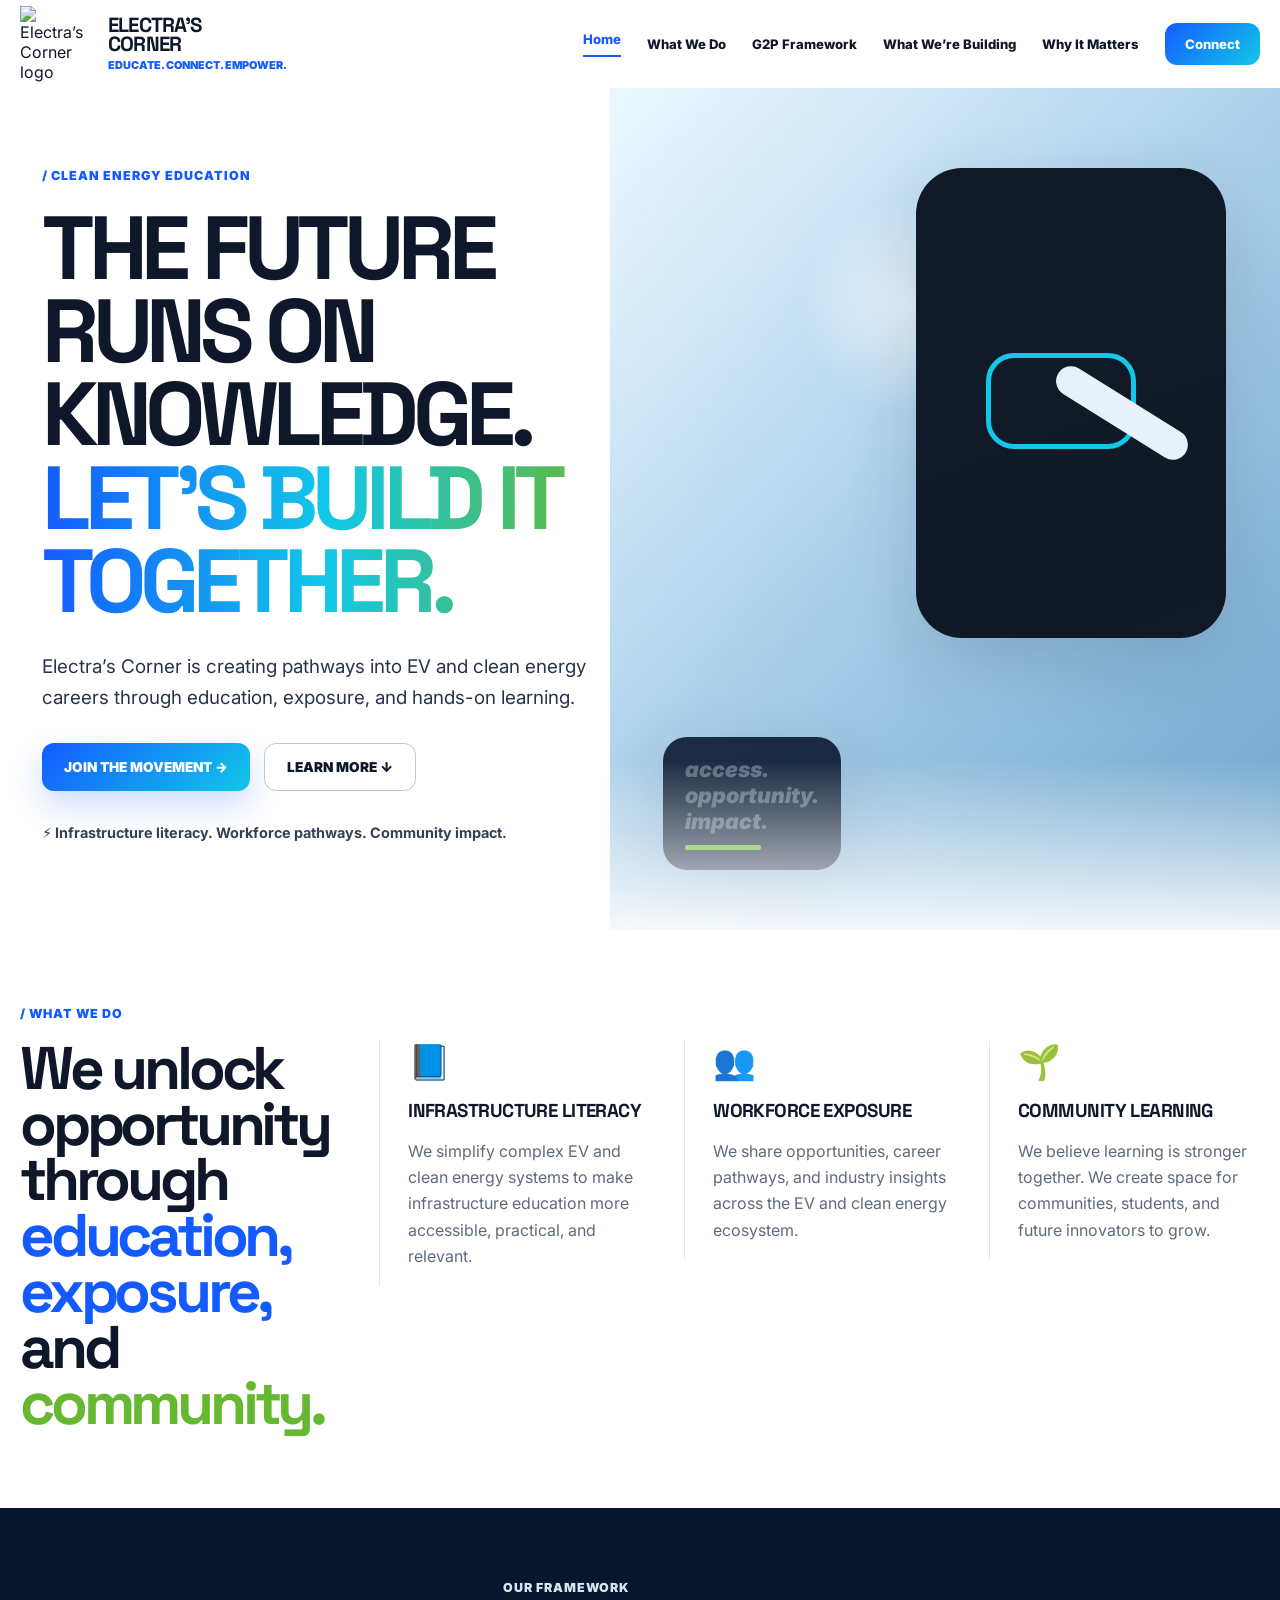
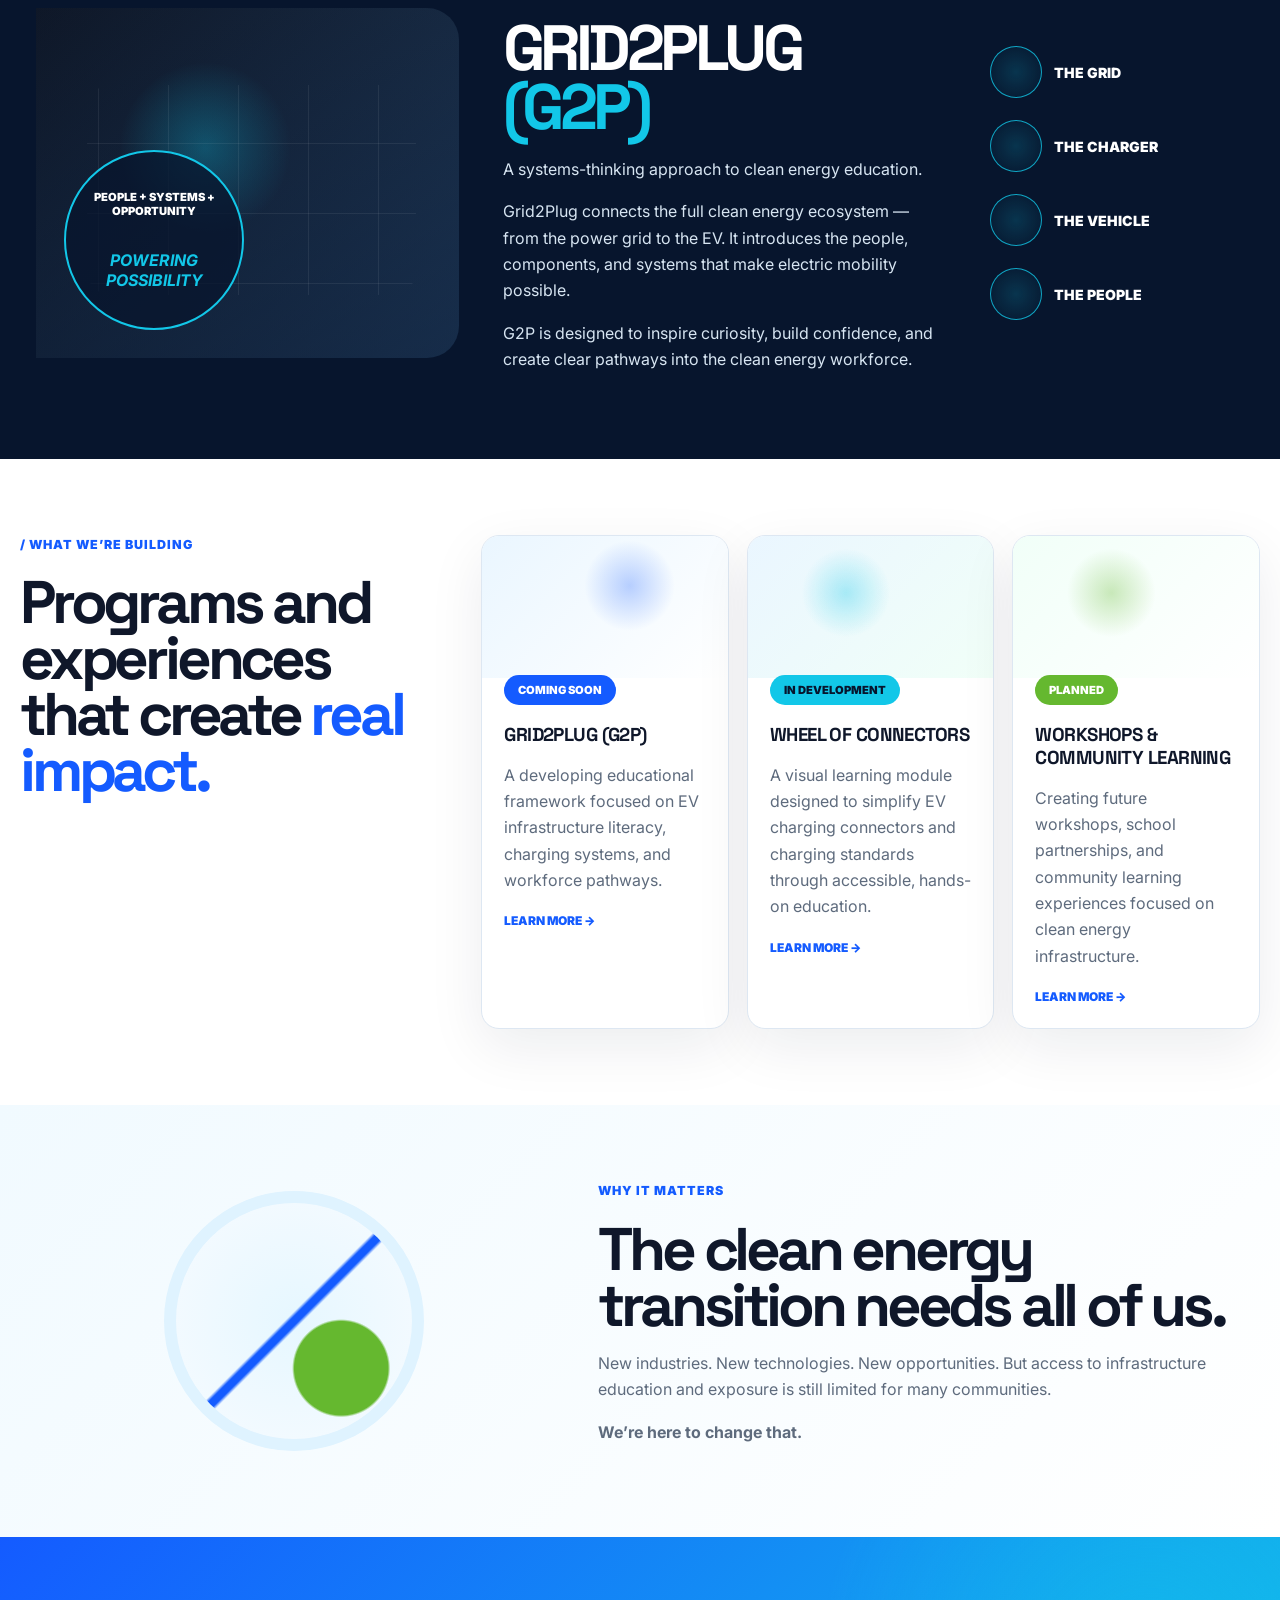
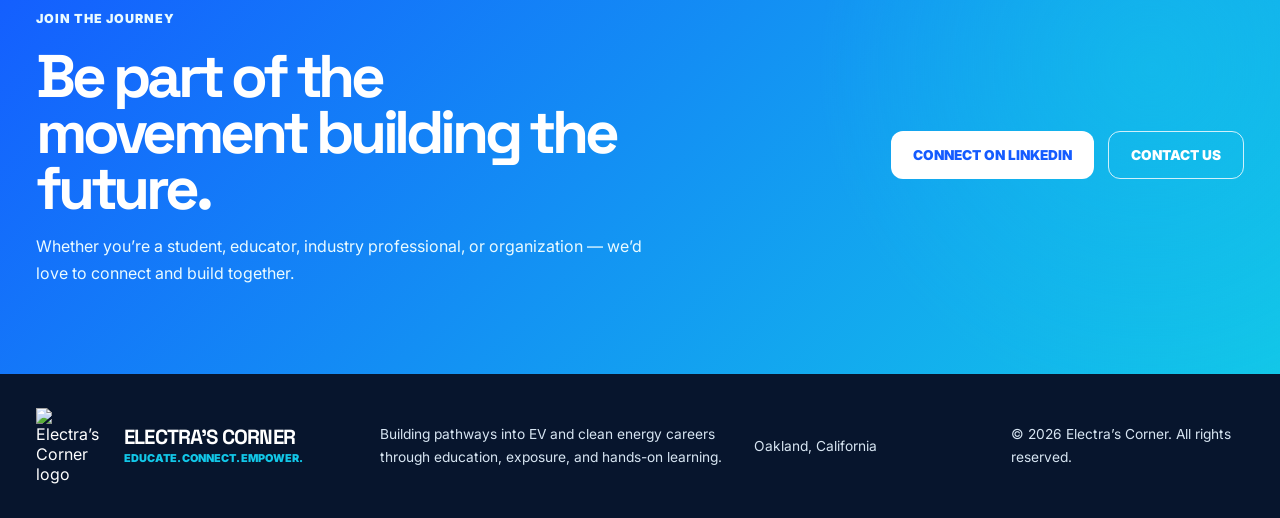
==== index.html @ 250e1bcb "Uploaded EC website assets" ====
<!DOCTYPE html>
<html lang="en">
<head>
  <meta charset="UTF-8" />
  <meta name="viewport" content="width=device-width, initial-scale=1.0" />
  <title>Electra’s Corner | Clean Energy Education</title>
  <meta name="description" content="Electra’s Corner is creating pathways into EV and clean energy careers through education, exposure, and hands-on learning." />
  <link rel="preconnect" href="https://fonts.googleapis.com">
  <link rel="preconnect" href="https://fonts.gstatic.com" crossorigin>
  <link href="https://fonts.googleapis.com/css2?family=Inter:wght@400;500;600;700;800;900&family=Space+Grotesk:wght@600;700&display=swap" rel="stylesheet">
  <link rel="stylesheet" href="styles.css" />
</head>
<body>
  <header class="header">
    <a class="logo-wrap" href="#">
      <img src="assets/ec-logo.png" alt="Electra’s Corner logo" class="logo" />
      <div>
        <strong>Electra’s<br/>Corner</strong>
        <span>Educate. Connect. Empower.</span>
      </div>
    </a>

    <nav class="nav">
      <a href="#home">Home</a>
      <a href="#what">What We Do</a>
      <a href="#g2p">G2P Framework</a>
      <a href="#building">What We’re Building</a>
      <a href="#why">Why It Matters</a>
      <a class="nav-btn" href="#connect">Connect</a>
    </nav>
  </header>

  <main id="home">
    <section class="hero">
      <div class="hero-copy">
        <p class="slash">/ clean energy education</p>
        <h1>The future runs on knowledge. <span>Let’s build it together.</span></h1>
        <p class="lead">
          Electra’s Corner is creating pathways into EV and clean energy careers through
          education, exposure, and hands-on learning.
        </p>
        <div class="actions">
          <a class="btn primary" href="#connect">Join the Movement →</a>
          <a class="btn ghost" href="#what">Learn More ↓</a>
        </div>
        <p class="micro">⚡ Infrastructure literacy. Workforce pathways. Community impact.</p>
      </div>

      <div class="hero-visual">
        <div class="photo-card">
          <div class="charger">
            <img src="assets/ec-logo.png" alt="" />
            <div class="plug"></div>
          </div>
          <div class="person-card">
            <p>access.<br/>opportunity.<br/>impact.</p>
          </div>
        </div>
      </div>
    </section>

    <section id="what" class="what">
      <div class="section-kicker">/ what we do</div>
      <div class="what-grid">
        <div>
          <h2>We unlock opportunity through <span>education, exposure,</span> and <em>community.</em></h2>
        </div>

        <article>
          <div class="icon">📘</div>
          <h3>Infrastructure Literacy</h3>
          <p>We simplify complex EV and clean energy systems to make infrastructure education more accessible, practical, and relevant.</p>
        </article>

        <article>
          <div class="icon">👥</div>
          <h3>Workforce Exposure</h3>
          <p>We share opportunities, career pathways, and industry insights across the EV and clean energy ecosystem.</p>
        </article>

        <article>
          <div class="icon">🌱</div>
          <h3>Community Learning</h3>
          <p>We believe learning is stronger together. We create space for communities, students, and future innovators to grow.</p>
        </article>
      </div>
    </section>

    <section id="g2p" class="g2p">
      <div class="lab-photo">
        <div class="badge">
          <small>People + systems + opportunity</small>
          <strong>Powering possibility</strong>
        </div>
      </div>

      <div class="g2p-copy">
        <p class="section-kicker cyan">our framework</p>
        <h2>Grid2Plug <span>(G2P)</span></h2>
        <p>
          A systems-thinking approach to clean energy education.
        </p>
        <p>
          Grid2Plug connects the full clean energy ecosystem — from the power grid to the EV.
          It introduces the people, components, and systems that make electric mobility possible.
        </p>
        <p>
          G2P is designed to inspire curiosity, build confidence, and create clear pathways into
          the clean energy workforce.
        </p>
      </div>

      <div class="system-list">
        <div><span></span>The Grid</div>
        <div><span></span>The Charger</div>
        <div><span></span>The Vehicle</div>
        <div><span></span>The People</div>
      </div>
    </section>

    <section id="building" class="building">
      <div>
        <p class="section-kicker">/ what we’re building</p>
        <h2>Programs and experiences that create <span>real impact.</span></h2>
      </div>

      <div class="build-cards">
        <article>
          <div class="image-block one"></div>
          <span class="pill blue">Coming Soon</span>
          <h3>Grid2Plug (G2P)</h3>
          <p>A developing educational framework focused on EV infrastructure literacy, charging systems, and workforce pathways.</p>
          <a href="#g2p">Learn More →</a>
        </article>

        <article>
          <div class="image-block two"></div>
          <span class="pill cyan-pill">In Development</span>
          <h3>Wheel of Connectors</h3>
          <p>A visual learning module designed to simplify EV charging connectors and charging standards through accessible, hands-on education.</p>
          <a href="#connect">Learn More →</a>
        </article>

        <article>
          <div class="image-block three"></div>
          <span class="pill green">Planned</span>
          <h3>Workshops & Community Learning</h3>
          <p>Creating future workshops, school partnerships, and community learning experiences focused on clean energy infrastructure.</p>
          <a href="#connect">Learn More →</a>
        </article>
      </div>
    </section>

    <section id="why" class="why">
      <div class="why-art">
        <div class="city"></div>
      </div>
      <div>
        <p class="section-kicker">why it matters</p>
        <h2>The clean energy transition needs all of us.</h2>
        <p>
          New industries. New technologies. New opportunities. But access to infrastructure education
          and exposure is still limited for many communities.
        </p>
        <p><strong>We’re here to change that.</strong></p>
      </div>
    </section>

    <section id="connect" class="connect">
      <div>
        <p class="section-kicker cyan">join the journey</p>
        <h2>Be part of the movement building the future.</h2>
        <p>
          Whether you’re a student, educator, industry professional, or organization — we’d love to
          connect and build together.
        </p>
      </div>
      <div class="connect-actions">
        <a class="btn white" href="https://www.linkedin.com/">Connect on LinkedIn</a>
        <a class="btn outline" href="mailto:hello@electrascorner.org">Contact Us</a>
      </div>
    </section>
  </main>

  <footer class="footer">
    <div class="logo-wrap footer-brand">
      <img src="assets/ec-logo.png" alt="Electra’s Corner logo" class="logo" />
      <div>
        <strong>Electra’s Corner</strong>
        <span>Educate. Connect. Empower.</span>
      </div>
    </div>
    <p>Building pathways into EV and clean energy careers through education, exposure, and hands-on learning.</p>
    <p>Oakland, California</p>
    <p>© 2026 Electra’s Corner. All rights reserved.</p>
  </footer>
</body>
</html>
---- styles.css ----
:root {
  --navy: #07152D;
  --navy-2: #0B1F42;
  --blue: #145BFF;
  --cyan: #12C7E8;
  --green: #65B82F;
  --soft: #F7FBFF;
  --text: #0F172A;
  --muted: #5E6B7D;
  --line: #DDE7F2;
  --white: #fff;
  --shadow: 0 24px 70px rgba(7, 21, 45, .14);
}

* { box-sizing: border-box; }
html { scroll-behavior: smooth; }
body {
  margin: 0;
  font-family: Inter, system-ui, sans-serif;
  color: var(--text);
  background: white;
}
a { text-decoration: none; color: inherit; }
img { max-width: 100%; display: block; }

.header {
  width: min(1240px, calc(100% - 36px));
  height: 88px;
  margin: 0 auto;
  display: flex;
  align-items: center;
  justify-content: space-between;
}

.logo-wrap {
  display: flex;
  align-items: center;
  gap: 12px;
}
.logo {
  width: 76px;
  height: auto;
}
.logo-wrap strong {
  display: block;
  font-family: "Space Grotesk", sans-serif;
  text-transform: uppercase;
  line-height: .88;
  font-size: 1.28rem;
  letter-spacing: -.04em;
}
.logo-wrap span {
  display: block;
  margin-top: 5px;
  font-size: .68rem;
  font-weight: 900;
  text-transform: uppercase;
  color: var(--blue);
}
.logo-wrap span::after { content: " "; }
.nav {
  display: flex;
  align-items: center;
  gap: 26px;
  font-weight: 800;
  font-size: .82rem;
}
.nav a:first-child {
  color: var(--blue);
  border-bottom: 2px solid var(--blue);
  padding-bottom: 8px;
}
.nav-btn {
  background: linear-gradient(135deg, var(--blue), var(--cyan));
  color: white !important;
  padding: 13px 20px;
  border-radius: 12px;
  border: none !important;
}

.hero {
  min-height: 620px;
  display: grid;
  grid-template-columns: 1fr 1.1fr;
  overflow: hidden;
  background:
    linear-gradient(90deg, rgba(255,255,255,1) 0%, rgba(255,255,255,.96) 48%, rgba(255,255,255,.3) 68%),
    radial-gradient(circle at 76% 30%, rgba(18,199,232,.22), transparent 35%),
    linear-gradient(135deg, #fff, #eff8ff);
}
.hero-copy {
  padding: 78px 0 70px max(42px, calc((100vw - 1240px) / 2));
  max-width: 620px;
}
.slash, .section-kicker {
  margin: 0 0 20px;
  color: var(--blue);
  text-transform: uppercase;
  letter-spacing: .08em;
  font-size: .78rem;
  font-weight: 900;
}
.hero h1, h2 {
  font-family: "Space Grotesk", sans-serif;
  letter-spacing: -.07em;
  line-height: .93;
}
.hero h1 {
  margin: 0;
  font-size: clamp(3.1rem, 7vw, 6rem);
  text-transform: uppercase;
}
.hero h1 span {
  display: block;
  background: linear-gradient(90deg, var(--blue), var(--cyan), var(--green));
  -webkit-background-clip: text;
  color: transparent;
}
.lead {
  margin: 28px 0 30px;
  font-size: 1.18rem;
  line-height: 1.65;
  color: #273449;
  max-width: 560px;
}
.actions {
  display: flex;
  flex-wrap: wrap;
  gap: 14px;
}
.btn {
  display: inline-flex;
  align-items: center;
  justify-content: center;
  min-height: 48px;
  padding: 0 22px;
  border-radius: 12px;
  font-weight: 900;
  font-size: .85rem;
  text-transform: uppercase;
}
.primary {
  background: linear-gradient(135deg, var(--blue), var(--cyan));
  color: white;
  box-shadow: 0 14px 32px rgba(20, 91, 255, .22);
}
.ghost {
  border: 1px solid #BAC7D8;
  background: white;
}
.micro {
  margin-top: 30px;
  font-size: .9rem;
  color: #334155;
  font-weight: 700;
}
.hero-visual {
  position: relative;
  min-height: 620px;
  display: flex;
  align-items: stretch;
  justify-content: flex-end;
}
.photo-card {
  width: 100%;
  position: relative;
  background:
    linear-gradient(120deg, rgba(255,255,255,.18), transparent 45%),
    radial-gradient(circle at 45% 26%, rgba(255,255,255,.6), transparent 15%),
    linear-gradient(135deg, #E7F6FF 0%, #B8D9F1 36%, #6CA3CA 100%);
}
.photo-card::after {
  content: "";
  position: absolute;
  inset: auto 0 0 0;
  height: 170px;
  background: linear-gradient(transparent, rgba(255,255,255,.9));
}
.charger {
  position: absolute;
  right: 8%;
  top: 80px;
  width: min(310px, 38vw);
  height: 470px;
  background: linear-gradient(160deg, #101A27, #111827);
  border-radius: 46px;
  box-shadow: var(--shadow);
}
.charger img {
  width: 92px;
  position: absolute;
  top: 42px;
  left: 50%;
  transform: translateX(-50%);
}
.plug {
  position: absolute;
  left: 70px;
  top: 185px;
  width: 150px;
  height: 96px;
  border-radius: 28px;
  border: 5px solid var(--cyan);
}
.plug::after {
  content: "";
  position: absolute;
  left: 56px;
  top: 40px;
  width: 150px;
  height: 30px;
  background: #E8F1FA;
  border-radius: 30px;
  transform: rotate(32deg);
}
.person-card {
  position: absolute;
  left: 8%;
  bottom: 60px;
  background: rgba(7,21,45,.88);
  color: white;
  border-radius: 24px;
  padding: 20px 22px;
  box-shadow: var(--shadow);
}
.person-card p {
  margin: 0;
  font-size: 1.35rem;
  line-height: 1.2;
  font-weight: 900;
  font-style: italic;
}
.person-card p::after {
  content: "";
  display: block;
  width: 76px;
  height: 5px;
  background: var(--green);
  margin-top: 10px;
  border-radius: 999px;
}

.what, .building, .why {
  width: min(1240px, calc(100% - 36px));
  margin: 0 auto;
  padding: 76px 0;
}
.what-grid {
  display: grid;
  grid-template-columns: 1.2fr repeat(3, 1fr);
  gap: 34px;
  align-items: start;
}
.what h2, .building h2, .why h2, .connect h2 {
  font-size: clamp(2.1rem, 4.7vw, 4rem);
  margin: 0;
}
.what h2 span { color: var(--blue); }
.what h2 em {
  color: var(--green);
  font-style: normal;
}
.what article {
  border-left: 1px solid var(--line);
  padding-left: 28px;
}
.icon {
  font-size: 2.15rem;
  margin-bottom: 16px;
}
h3 {
  margin: 0 0 12px;
  font-family: "Space Grotesk", sans-serif;
  text-transform: uppercase;
  letter-spacing: -.03em;
}
p { color: var(--muted); line-height: 1.65; }

.g2p {
  background: var(--navy);
  color: white;
  display: grid;
  grid-template-columns: 1fr 1.05fr .6fr;
  gap: 44px;
  align-items: center;
  padding: 70px max(36px, calc((100vw - 1240px) / 2));
}
.lab-photo {
  min-height: 350px;
  border-radius: 0 32px 32px 0;
  background:
    linear-gradient(rgba(7,21,45,.15), rgba(7,21,45,.42)),
    radial-gradient(circle at 40% 40%, rgba(18,199,232,.4), transparent 26%),
    linear-gradient(135deg, #101827, #213D5E);
  position: relative;
  overflow: hidden;
}
.lab-photo::before {
  content: "";
  position: absolute;
  inset: 22% 10% 18% 12%;
  background:
    linear-gradient(90deg, transparent 15%, rgba(255,255,255,.12) 16%, transparent 17%),
    linear-gradient(0deg, transparent 15%, rgba(255,255,255,.12) 16%, transparent 17%);
  background-size: 70px 70px;
  border-radius: 24px;
}
.badge {
  position: absolute;
  bottom: 28px;
  left: 28px;
  width: 180px;
  height: 180px;
  border-radius: 999px;
  border: 2px solid var(--cyan);
  display: grid;
  place-items: center;
  text-align: center;
  padding: 22px;
  background: rgba(7,21,45,.75);
}
.badge small {
  text-transform: uppercase;
  font-weight: 900;
  font-size: .7rem;
}
.badge strong {
  color: var(--cyan);
  text-transform: uppercase;
  font-style: italic;
}
.g2p h2 {
  font-size: clamp(2.4rem, 5vw, 4.7rem);
  margin: 0 0 18px;
  text-transform: uppercase;
}
.g2p h2 span { color: var(--cyan); }
.g2p p { color: #D7E5F2; }
.cyan { color: var(--cyan); }
.system-list {
  display: grid;
  gap: 22px;
  text-transform: uppercase;
  font-weight: 900;
  font-size: .88rem;
}
.system-list div {
  display: flex;
  align-items: center;
  gap: 12px;
}
.system-list span {
  width: 52px;
  height: 52px;
  border-radius: 999px;
  border: 1px solid rgba(18,199,232,.8);
  background: radial-gradient(circle, rgba(18,199,232,.18), transparent);
}

.building {
  display: grid;
  grid-template-columns: .75fr 1.4fr;
  gap: 44px;
  align-items: start;
}
.building h2 span {
  color: var(--blue);
  position: relative;
}
.building h2 span::after {
  content: "";
  position: absolute;
  left: 0;
  bottom: -4px;
  width: 90%;
  height: 7px;
  background: var(--green);
  border-radius: 999px;
  opacity: .8;
}
.build-cards {
  display: grid;
  grid-template-columns: repeat(3, 1fr);
  gap: 18px;
}
.build-cards article {
  border: 1px solid var(--line);
  border-radius: 18px;
  overflow: hidden;
  background: white;
  box-shadow: 0 18px 55px rgba(7, 21, 45, .08);
}
.image-block {
  height: 142px;
  background: linear-gradient(135deg, #dff7ff, #edf7ff);
}
.image-block.one {
  background: radial-gradient(circle at 60% 35%, rgba(20,91,255,.28), transparent 26%), linear-gradient(135deg, #EAF6FF, #fff);
}
.image-block.two {
  background: radial-gradient(circle at 40% 40%, rgba(18,199,232,.32), transparent 26%), linear-gradient(135deg, #EAF6FF, #F1FFF8);
}
.image-block.three {
  background: radial-gradient(circle at 40% 40%, rgba(101,184,47,.32), transparent 26%), linear-gradient(135deg, #F1FFF8, #fff);
}
.build-cards article h3,
.build-cards article p,
.build-cards article a {
  margin-left: 22px;
  margin-right: 22px;
}
.pill {
  display: inline-flex;
  margin: -18px 0 18px 22px;
  position: relative;
  z-index: 1;
  padding: 8px 14px;
  border-radius: 999px;
  color: white;
  font-size: .7rem;
  text-transform: uppercase;
  font-weight: 900;
}
.blue { background: var(--blue); }
.cyan-pill { background: var(--cyan); color: var(--navy); }
.green { background: var(--green); }
.build-cards article a {
  display: inline-block;
  margin-bottom: 24px;
  color: var(--blue);
  font-weight: 900;
  text-transform: uppercase;
  font-size: .75rem;
}

.why {
  display: grid;
  grid-template-columns: .8fr 1fr;
  gap: 46px;
  align-items: center;
  background: linear-gradient(135deg, #F1FAFF, #FFFFFF);
  width: 100%;
  padding-left: max(36px, calc((100vw - 1240px) / 2));
  padding-right: max(36px, calc((100vw - 1240px) / 2));
}
.why-art {
  display: grid;
  place-items: center;
}
.city {
  width: 260px;
  height: 260px;
  border-radius: 999px;
  background:
    radial-gradient(circle at 70% 70%, var(--green) 0 20%, transparent 21%),
    linear-gradient(135deg, transparent 48%, var(--blue) 49% 51%, transparent 52%),
    radial-gradient(circle, #E6F7FF, #F7FBFF);
  border: 12px solid #DFF3FF;
}

.connect {
  display: grid;
  grid-template-columns: 1fr .9fr;
  gap: 30px;
  align-items: center;
  padding: 72px max(36px, calc((100vw - 1240px) / 2));
  color: white;
  background:
    radial-gradient(circle at 90% 30%, rgba(18,199,232,.45), transparent 28%),
    linear-gradient(135deg, var(--blue), var(--cyan));
}
.connect h2 {
  max-width: 650px;
}
.connect p { color: #EAFBFF; max-width: 610px; }
.connect-actions {
  display: flex;
  gap: 14px;
  justify-content: flex-end;
  flex-wrap: wrap;
}
.white {
  background: white;
  color: var(--blue);
}
.outline {
  border: 1px solid rgba(255,255,255,.8);
  color: white;
}

.footer {
  background: var(--navy);
  color: white;
  padding: 34px max(36px, calc((100vw - 1240px) / 2));
  display: grid;
  grid-template-columns: 1.1fr 1.2fr .8fr .8fr;
  gap: 24px;
  align-items: center;
}
.footer p { color: #D7E5F2; margin: 0; font-size: .86rem; }
.footer .logo-wrap span { color: var(--cyan); }

@media (max-width: 1000px) {
  .nav { display: none; }
  .hero, .g2p, .building, .why, .connect, .footer {
    grid-template-columns: 1fr;
  }
  .hero-copy {
    padding: 50px 24px 10px;
  }
  .hero-visual {
    min-height: 420px;
  }
  .what-grid, .build-cards {
    grid-template-columns: 1fr;
  }
  .what article {
    border-left: none;
    border-top: 1px solid var(--line);
    padding: 24px 0 0;
  }
  .system-list {
    grid-template-columns: repeat(2, 1fr);
  }
  .connect-actions {
    justify-content: flex-start;
  }
}

@media (max-width: 560px) {
  .header {
    height: auto;
    padding: 18px 0;
  }
  .logo { width: 64px; }
  .logo-wrap strong { font-size: 1rem; }
  .hero h1 { font-size: 3rem; }
  .hero-copy { padding-top: 34px; }
  .charger { right: 4%; width: 240px; height: 380px; }
  .person-card { left: 5%; }
  .what, .building { padding: 54px 0; }
  .g2p, .why, .connect, .footer {
    padding-left: 22px;
    padding-right: 22px;
  }
}
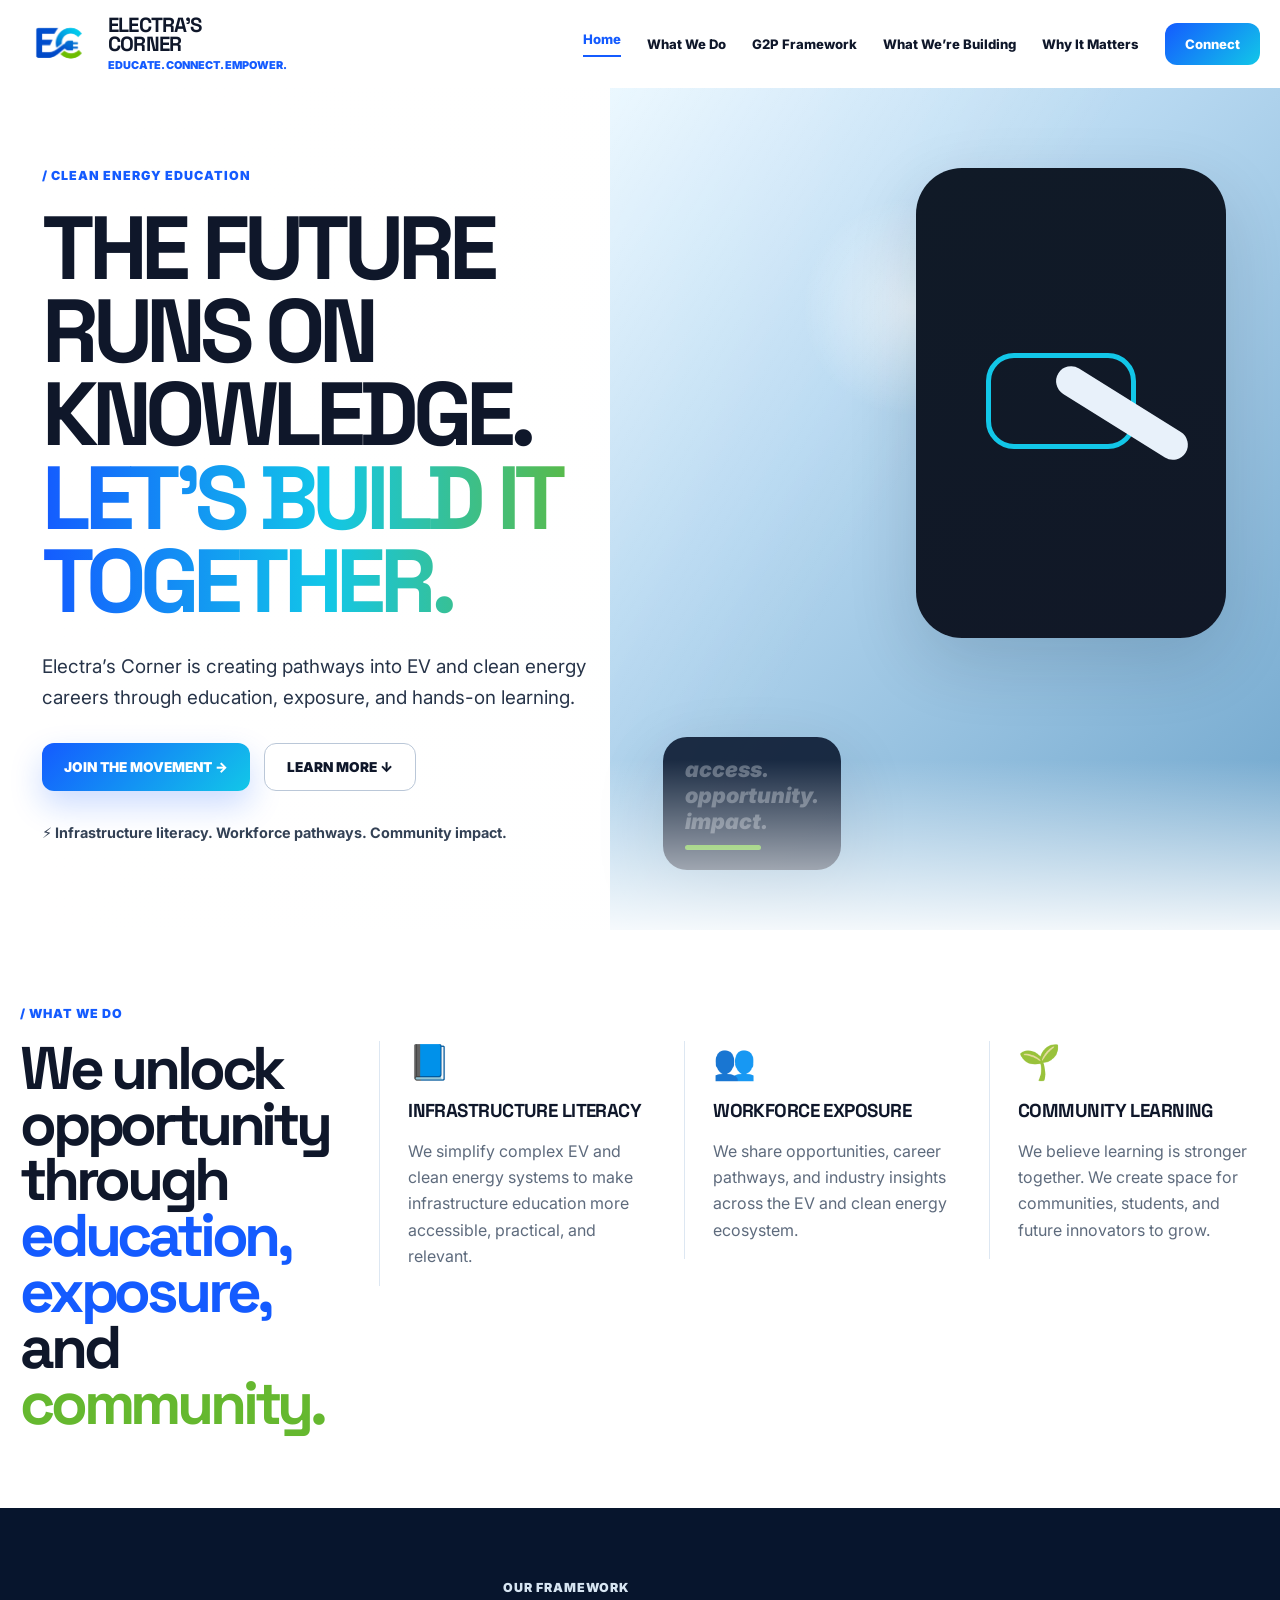
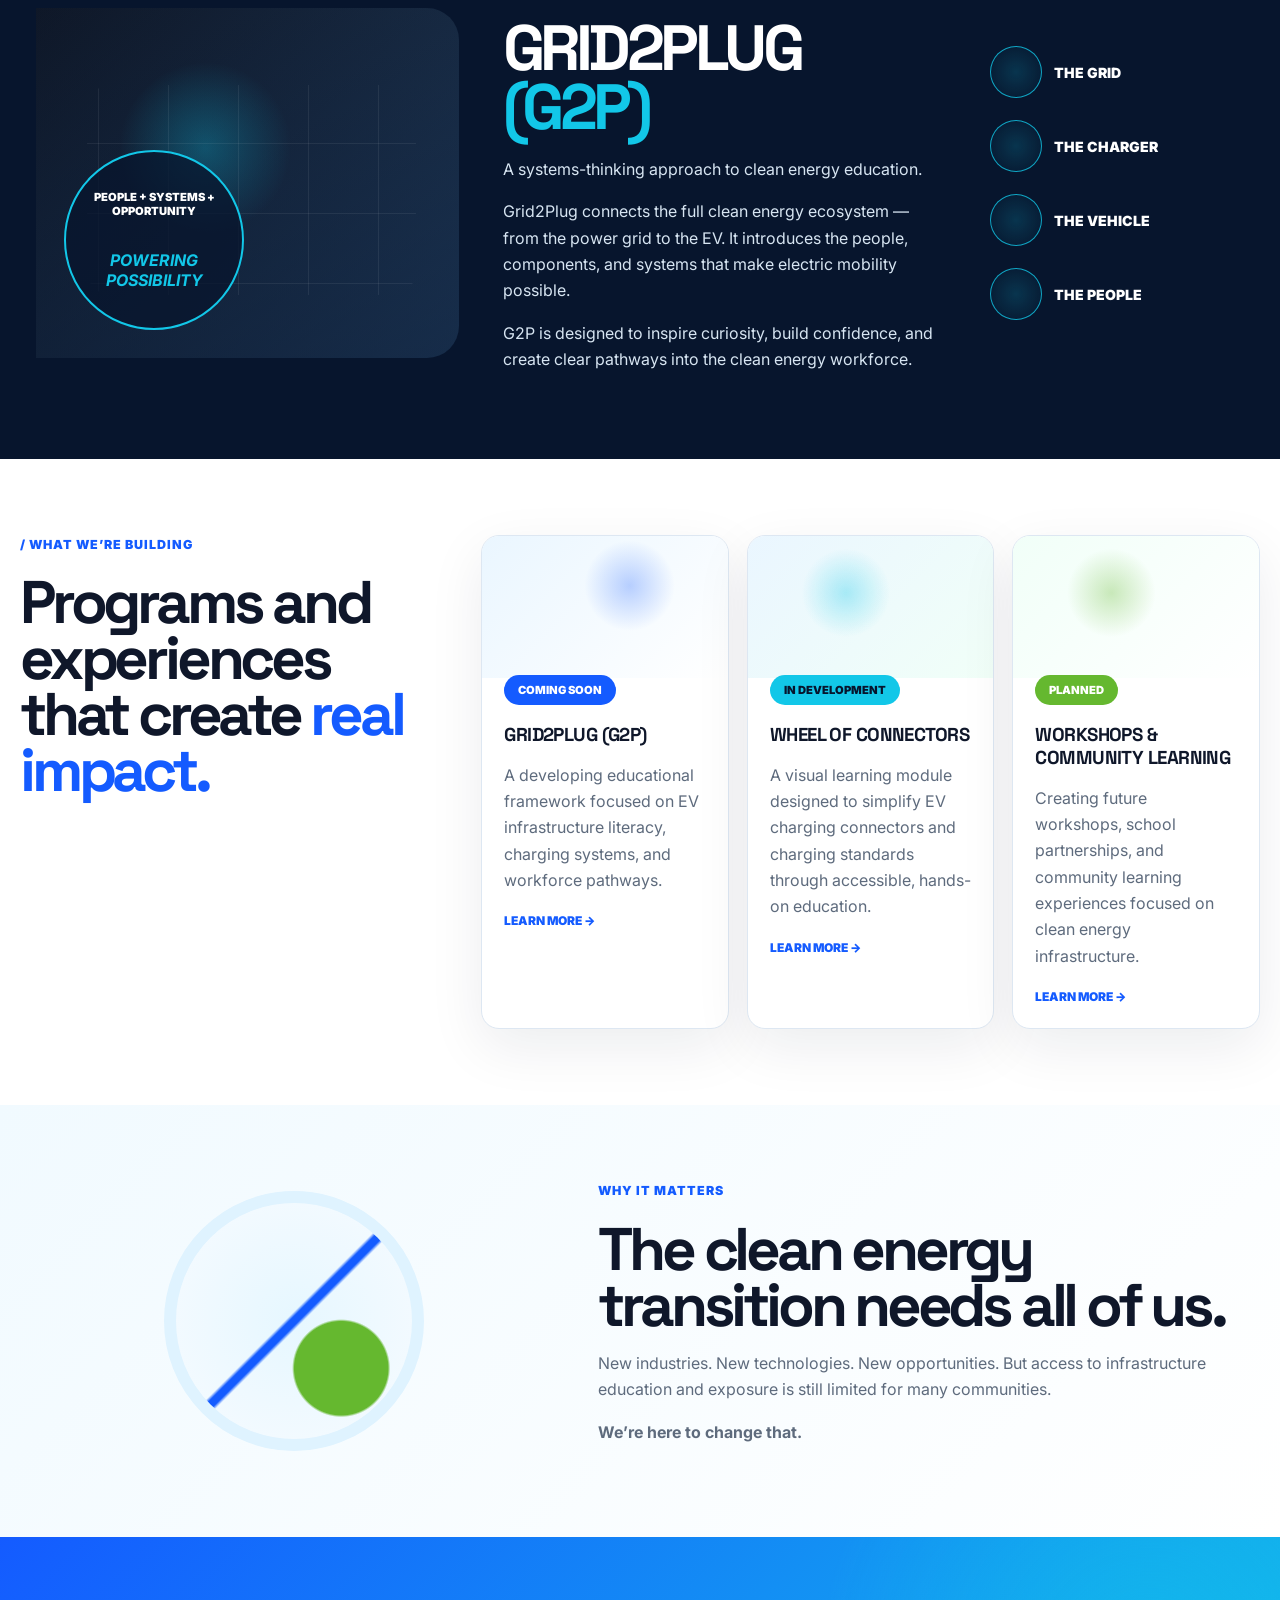
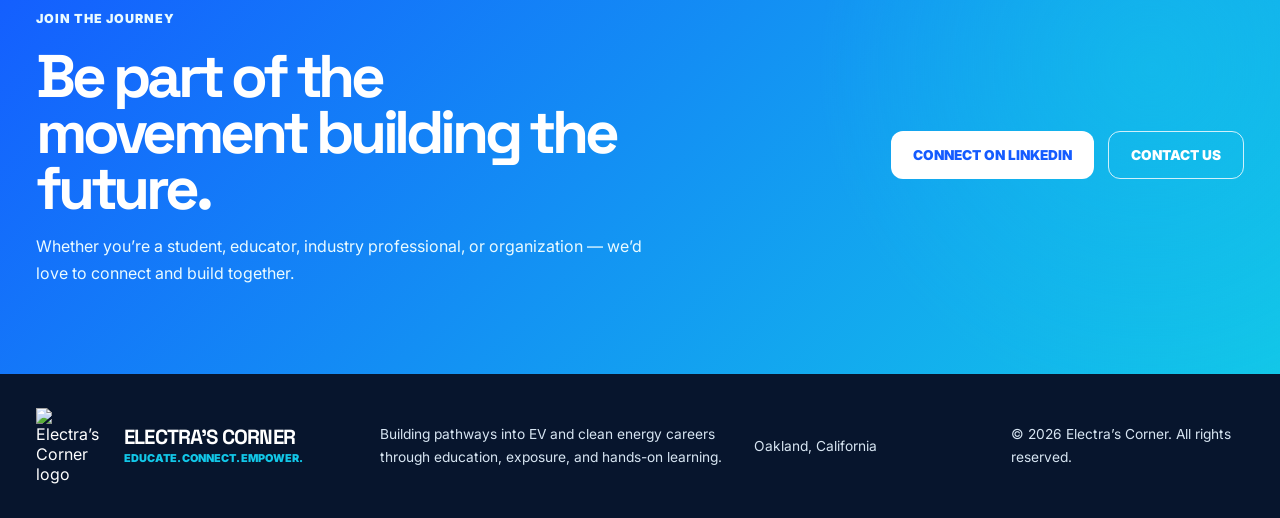
==== commit 91acd99f: "Fix image tag syntax in index.html" ====
--- a/index.html
+++ b/index.html
@@ -13,7 +13,7 @@
 <body>
   <header class="header">
     <a class="logo-wrap" href="#">
-      <img src="assets/ec-logo.png" alt="Electra’s Corner logo" class="logo" />
+      <img src="ec-logo.png" alt="Electra’s Corner logo" class="logo" />
       <div>
         <strong>Electra’s<br/>Corner</strong>
         <span>Educate. Connect. Empower.</span>
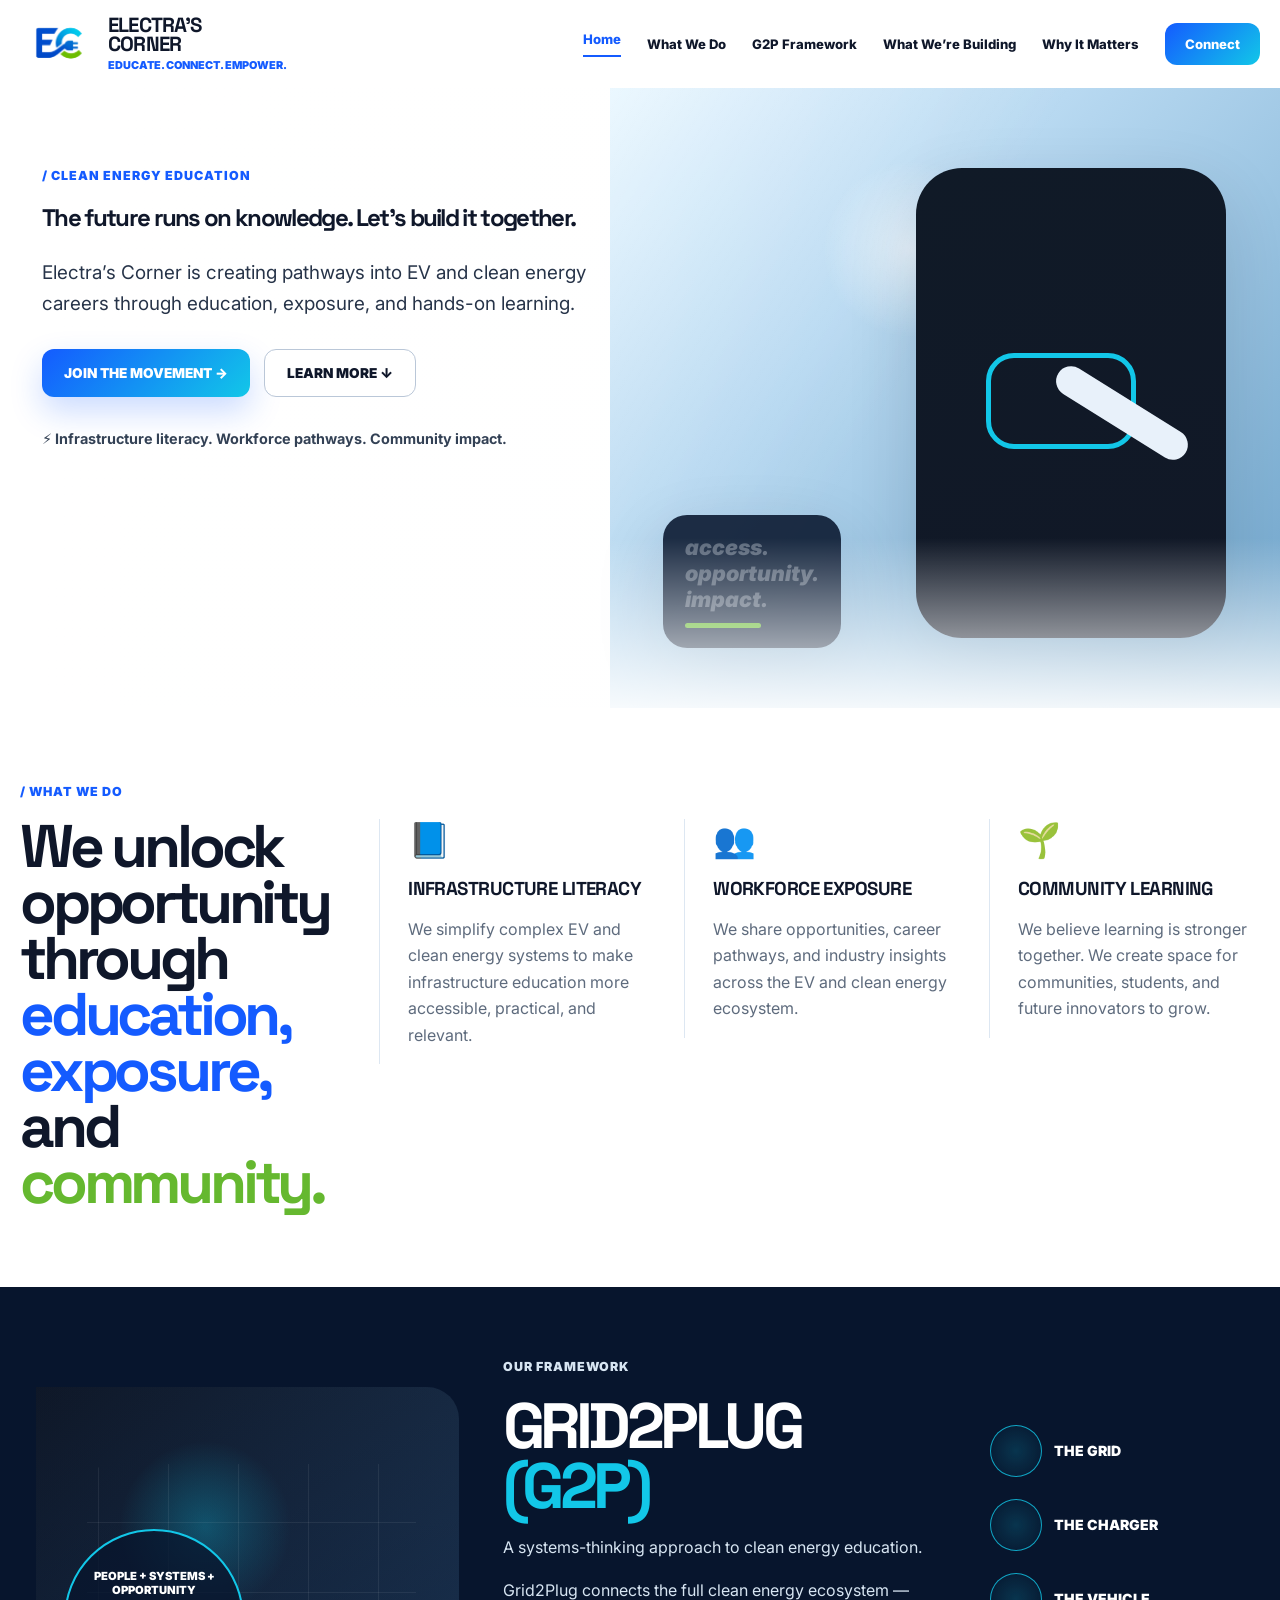
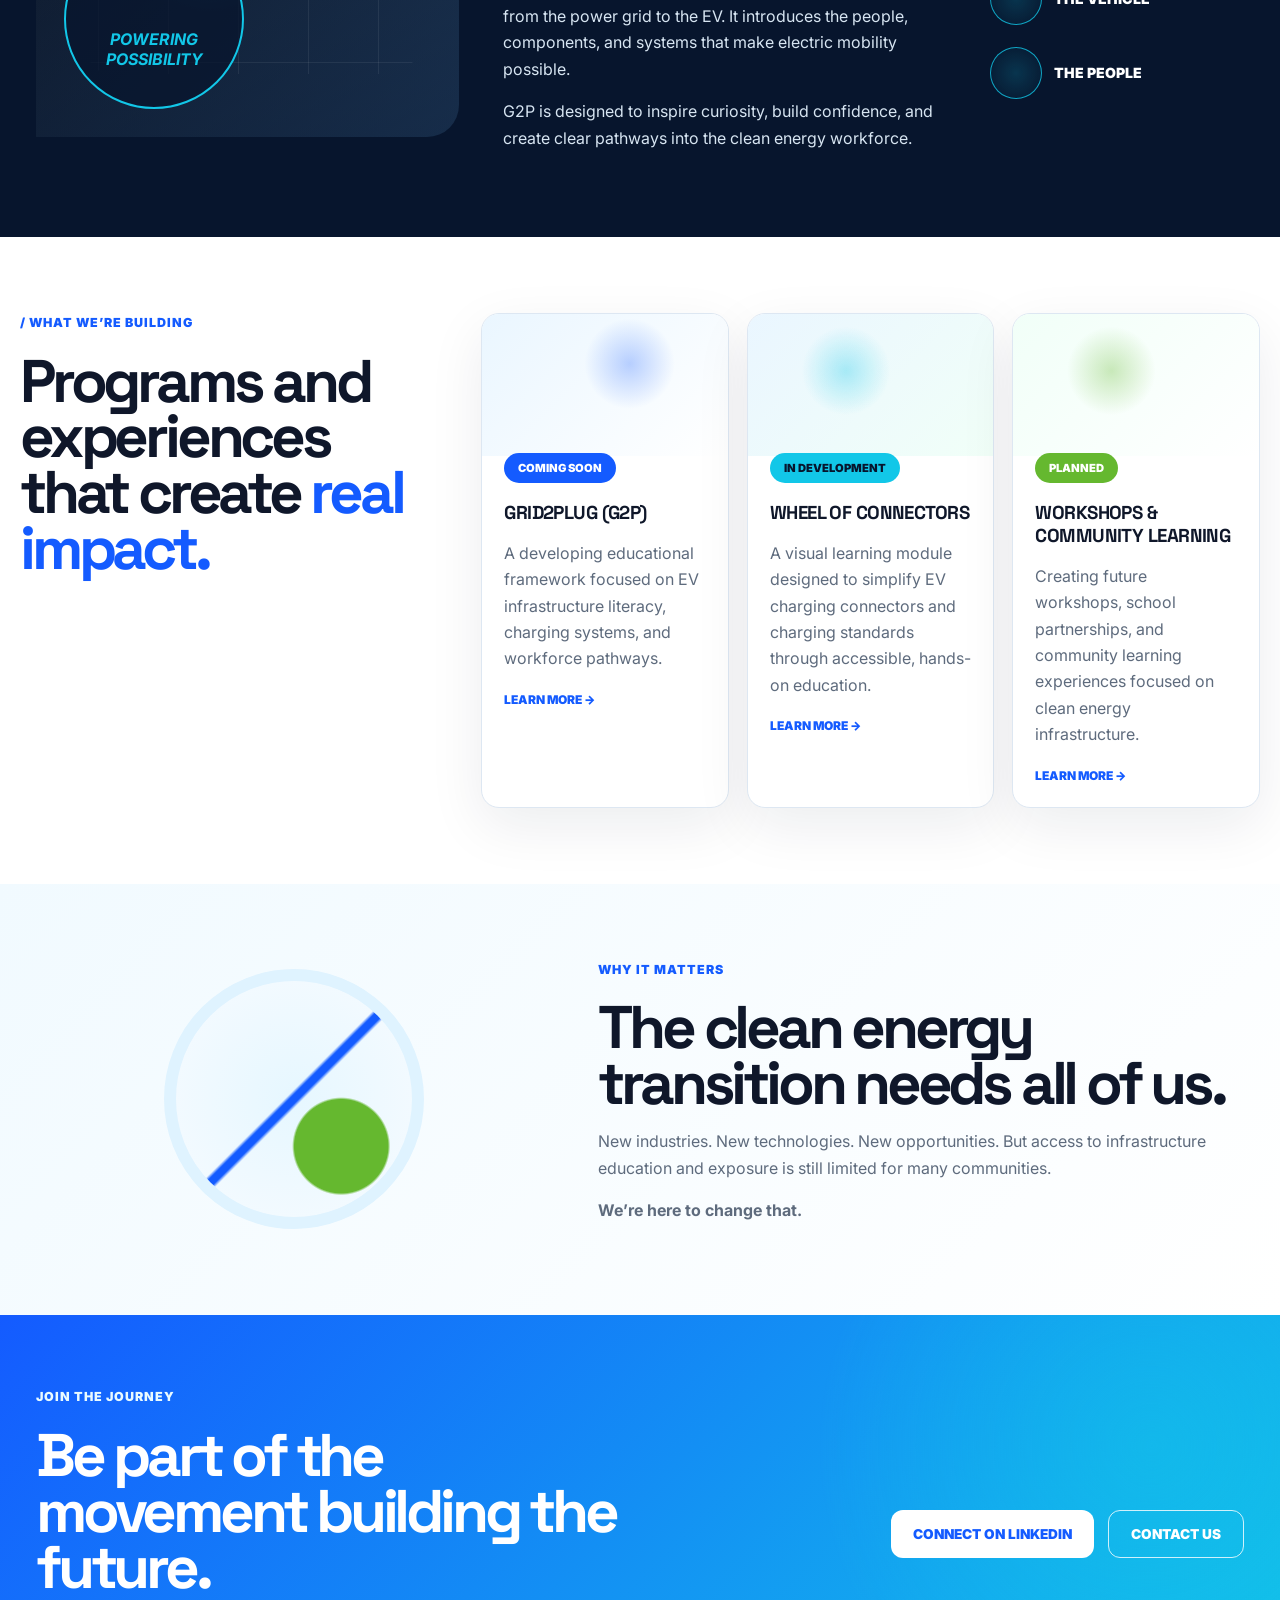
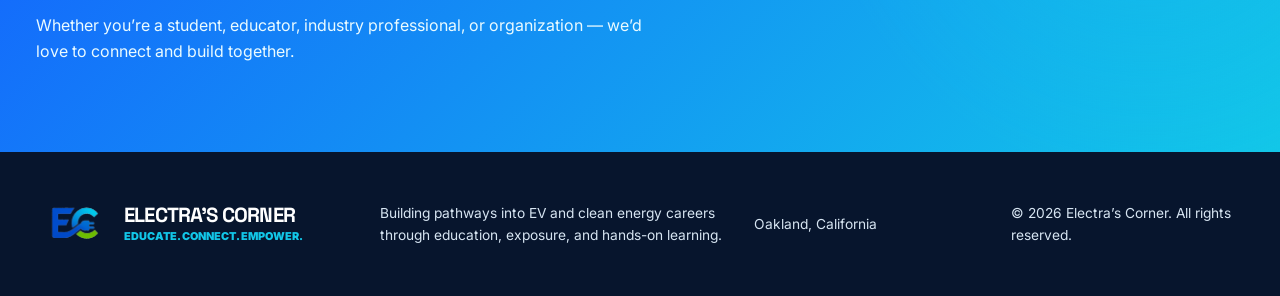
==== commit 4ef81bcc: "Change h1 to h2 and update logo image source" ====
--- a/index.html
+++ b/index.html
@@ -34,7 +34,7 @@
     <section class="hero">
       <div class="hero-copy">
         <p class="slash">/ clean energy education</p>
-        <h1>The future runs on knowledge. <span>Let’s build it together.</span></h1>
+        <h2>The future runs on knowledge. <span>Let’s build it together.</span></h2>
         <p class="lead">
           Electra’s Corner is creating pathways into EV and clean energy careers through
           education, exposure, and hands-on learning.
@@ -184,7 +184,7 @@
 
   <footer class="footer">
     <div class="logo-wrap footer-brand">
-      <img src="assets/ec-logo.png" alt="Electra’s Corner logo" class="logo" />
+      <img src="ec-logo.png" alt="Electra’s Corner logo" class="logo" />
       <div>
         <strong>Electra’s Corner</strong>
         <span>Educate. Connect. Empower.</span>
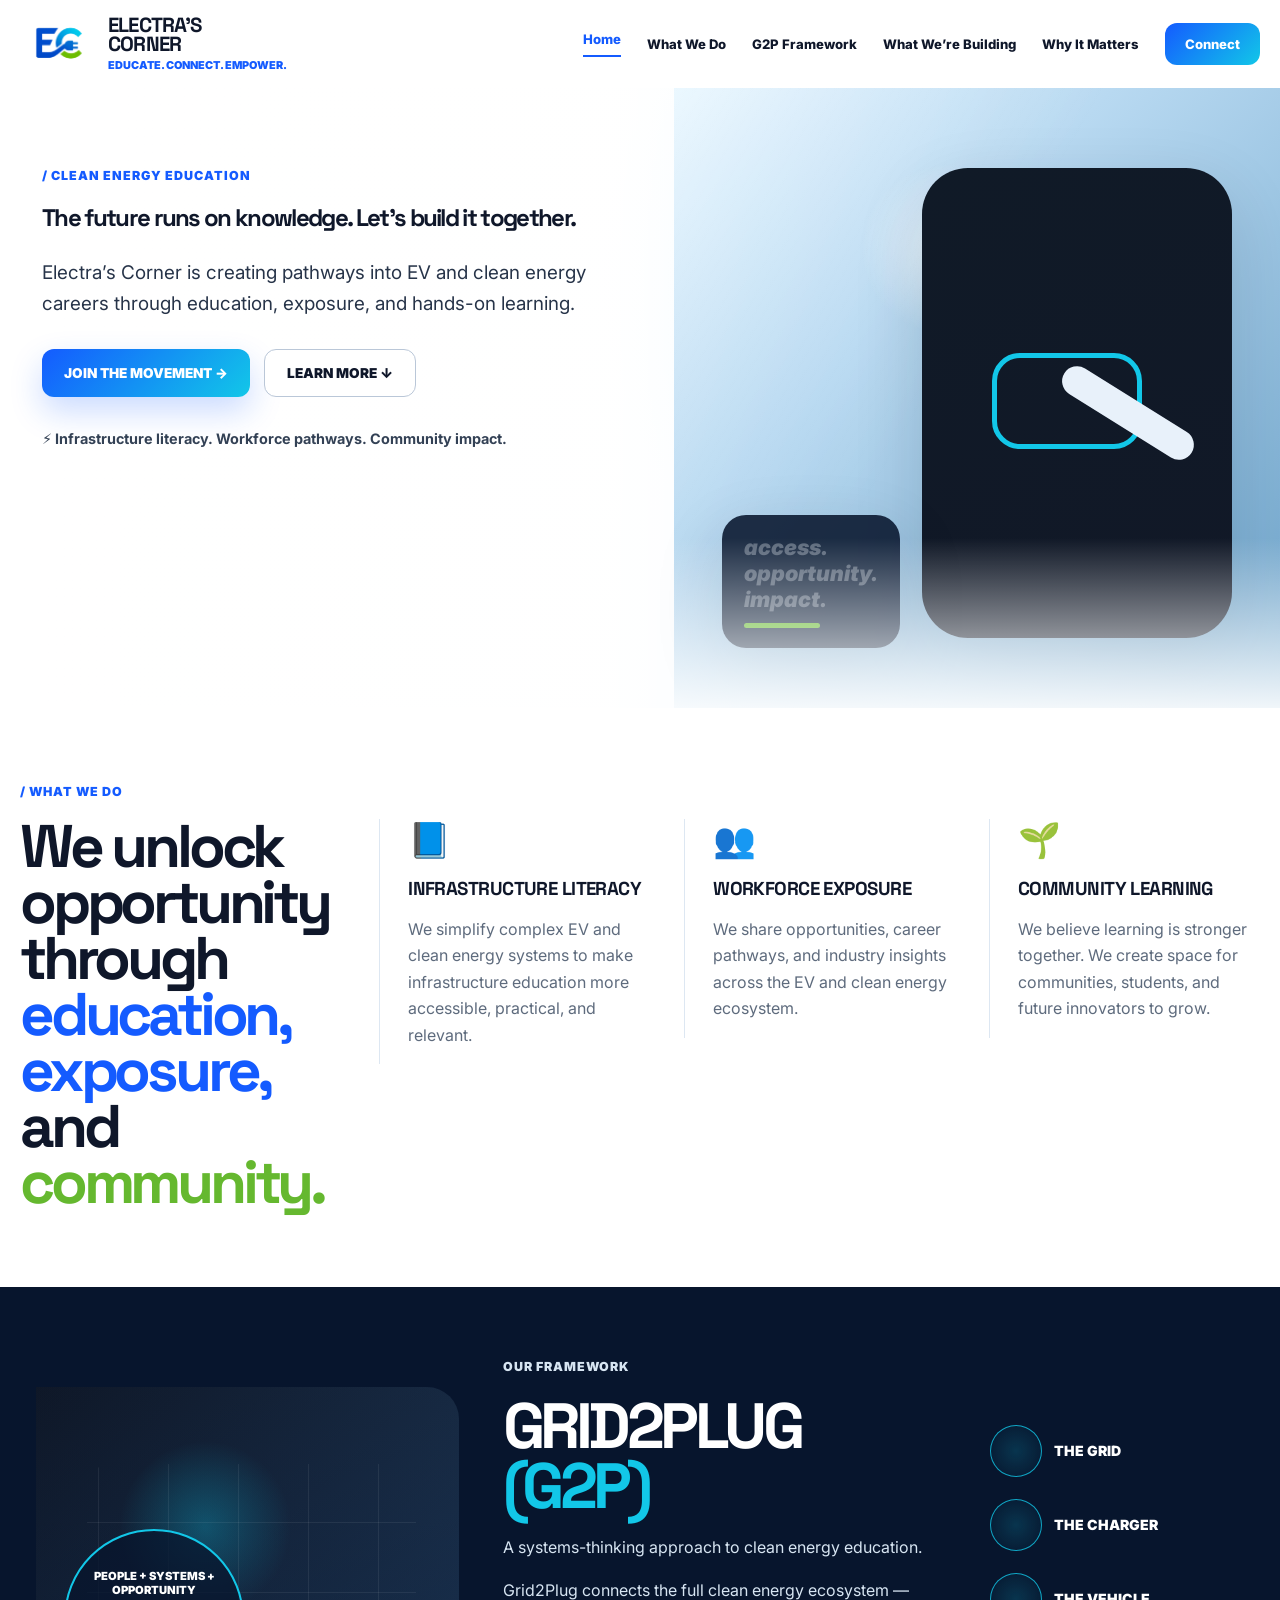
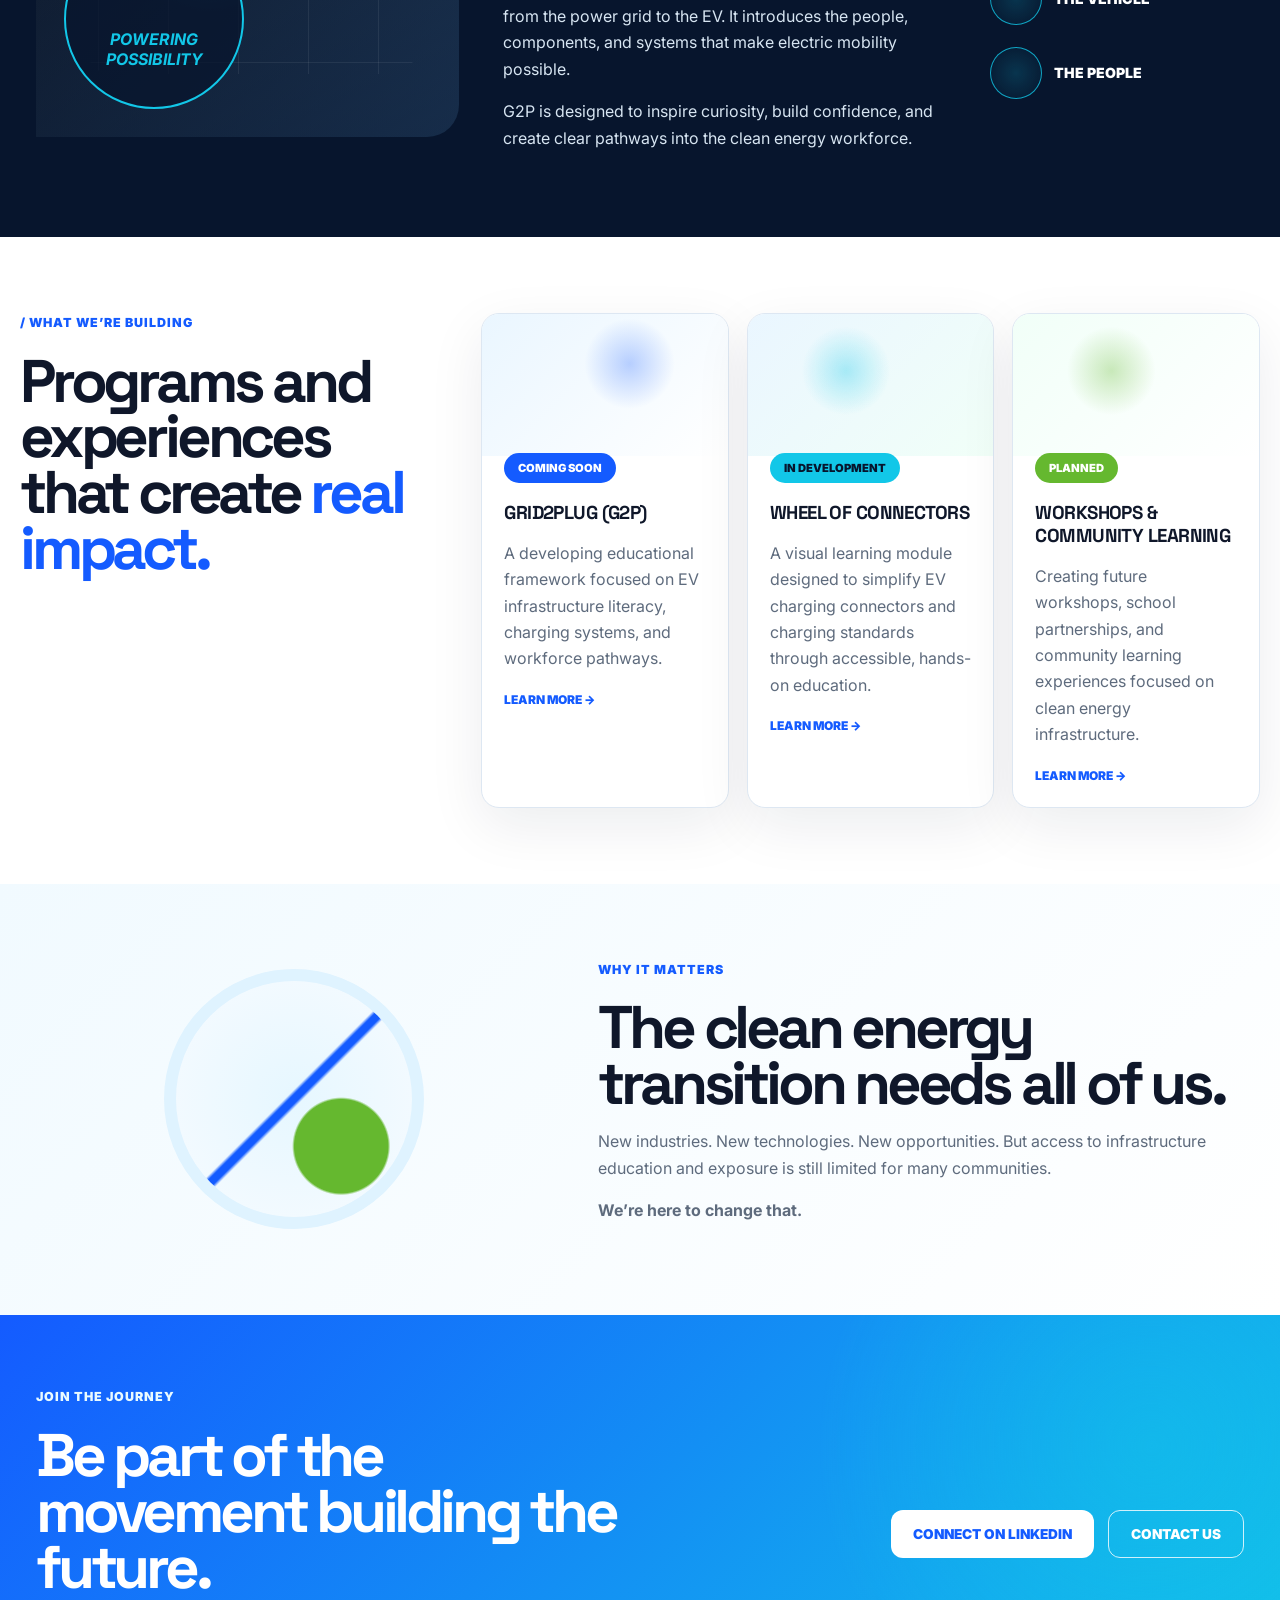
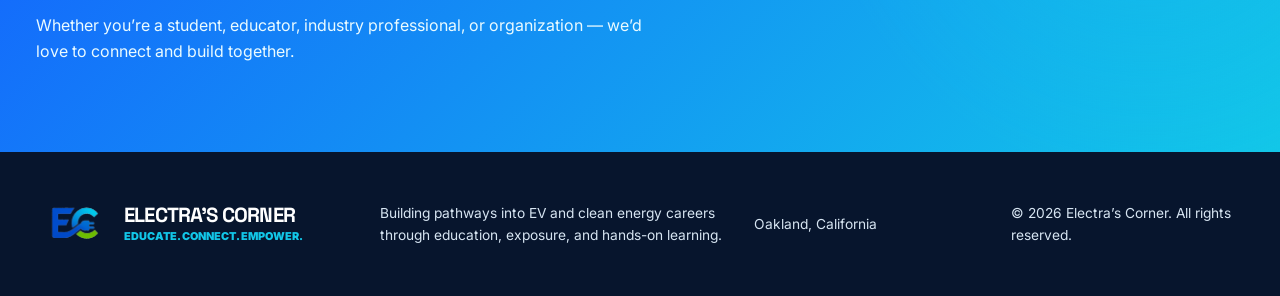
==== commit e9c374e9: "Update LinkedIn and contact email links" ====
--- a/index.html
+++ b/index.html
@@ -176,8 +176,8 @@
         </p>
       </div>
       <div class="connect-actions">
-        <a class="btn white" href="https://www.linkedin.com/">Connect on LinkedIn</a>
-        <a class="btn outline" href="mailto:hello@electrascorner.org">Contact Us</a>
+        <a class="btn white" href="https://www.linkedin.com/theelectrascorner">Connect on LinkedIn</a>
+        <a class="btn outline" href="mailto:askelectrascorner@gmail.com">Contact Us</a>
       </div>
     </section>
   </main>
--- a/styles.css
+++ b/styles.css
@@ -79,9 +79,9 @@
 }
 
 .hero {
-  min-height: 620px;
-  display: grid;
-  grid-template-columns: 1fr 1.1fr;
+  min-height: 520px;
+  display: grid;
+  grid-template-columns: 1fr .9fr;
   overflow: hidden;
   background:
     linear-gradient(90deg, rgba(255,255,255,1) 0%, rgba(255,255,255,.96) 48%, rgba(255,255,255,.3) 68%),
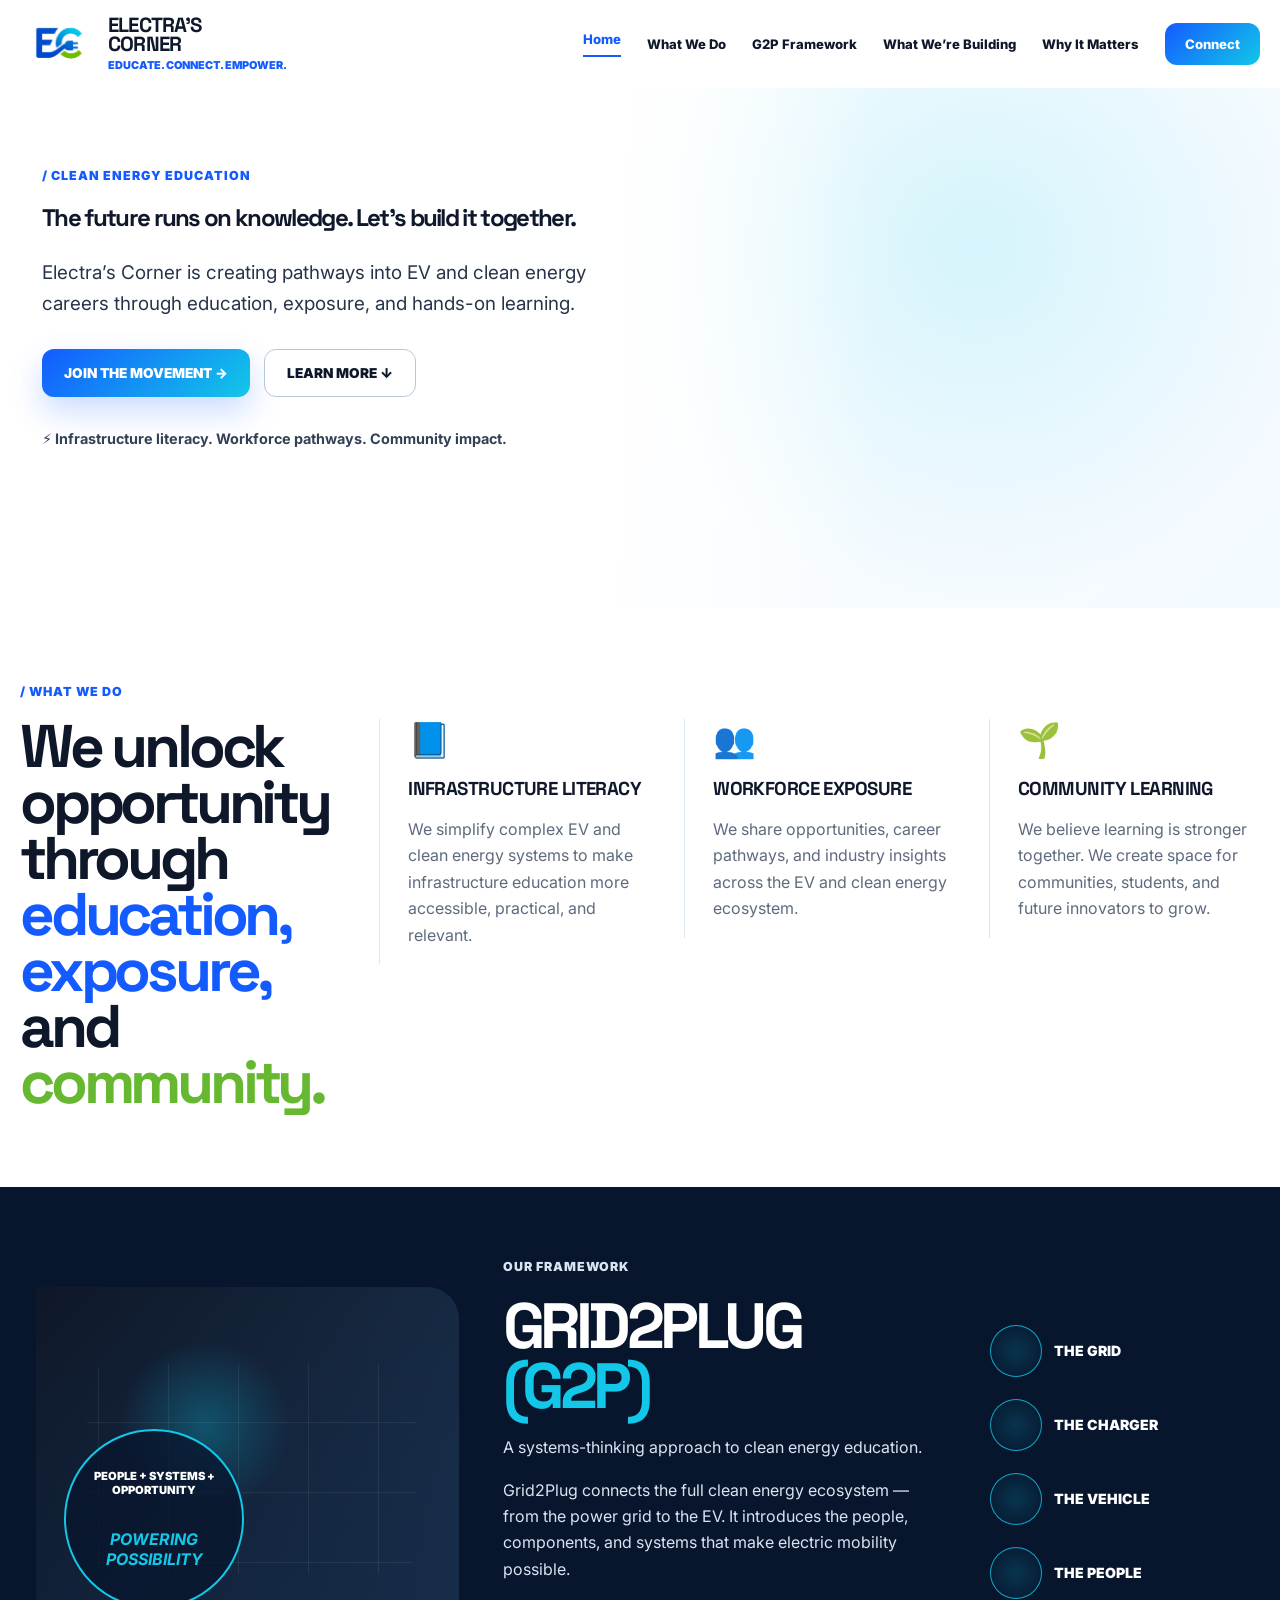
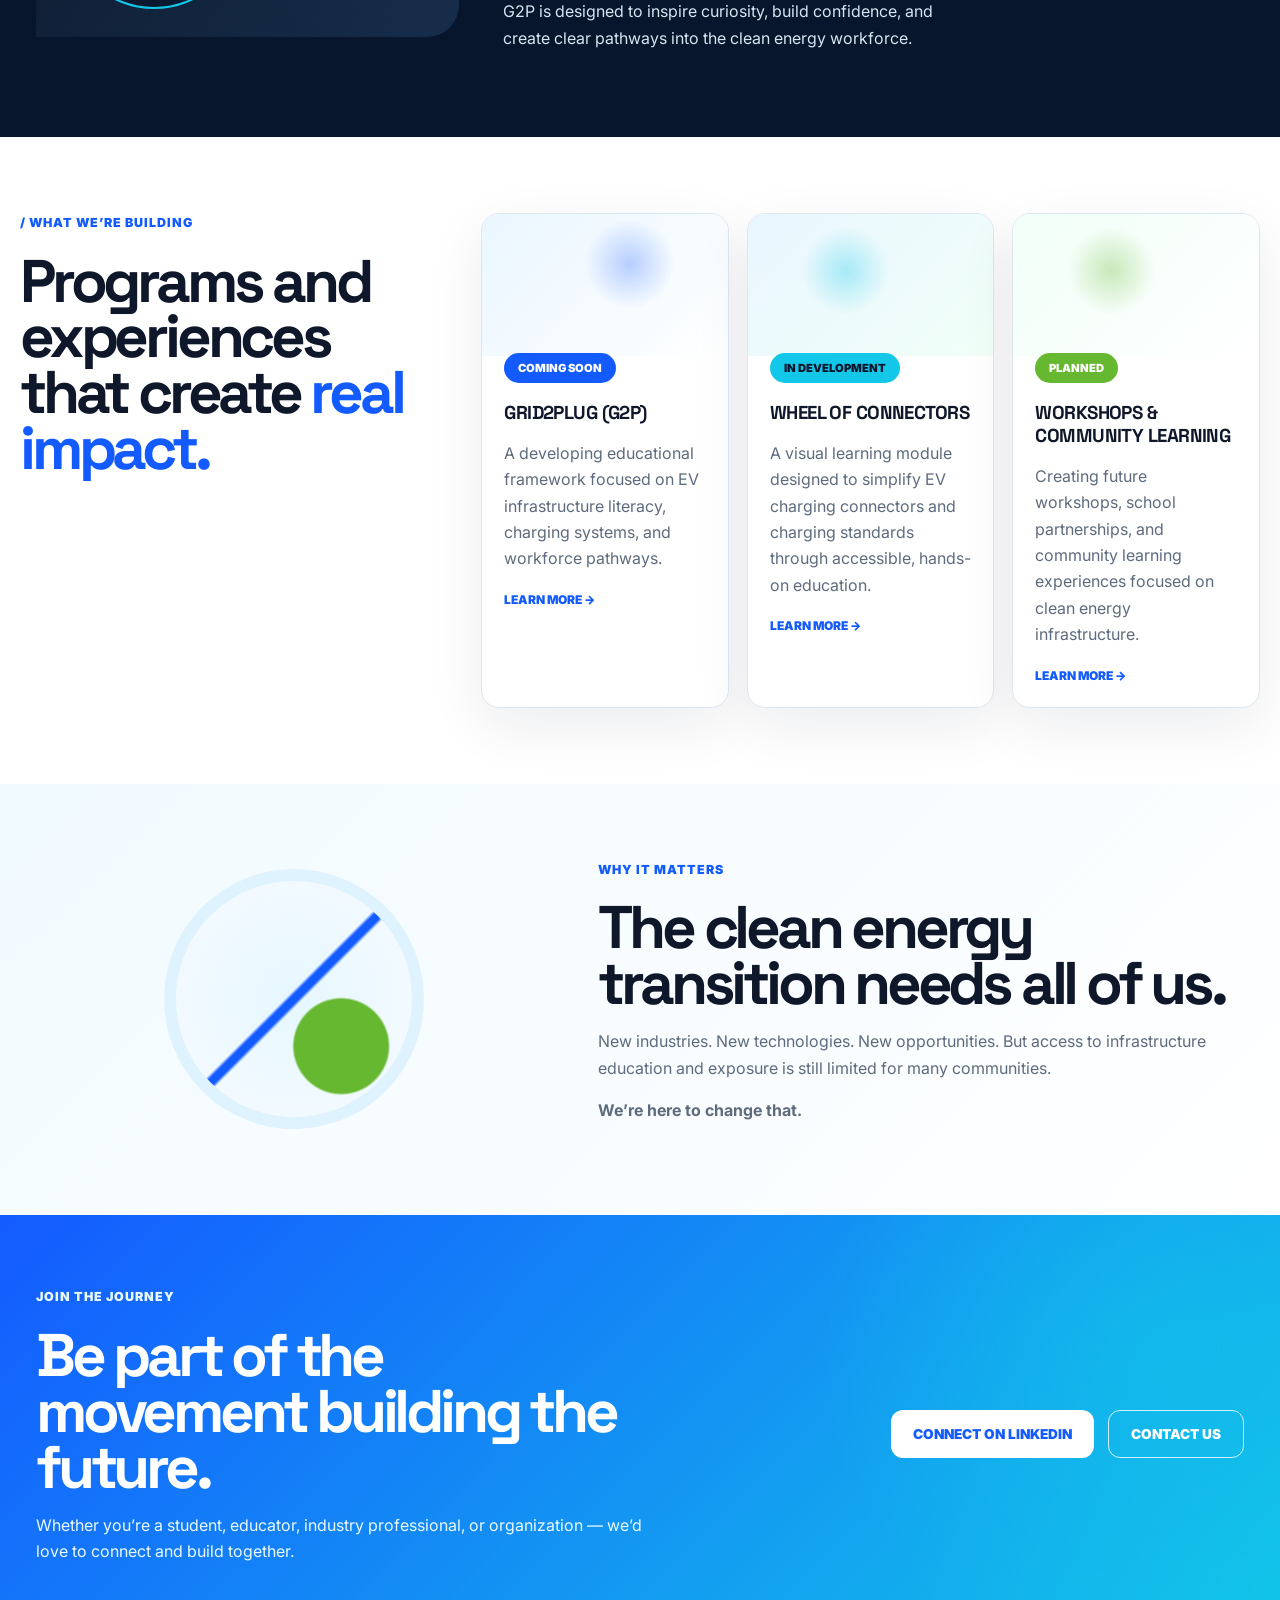
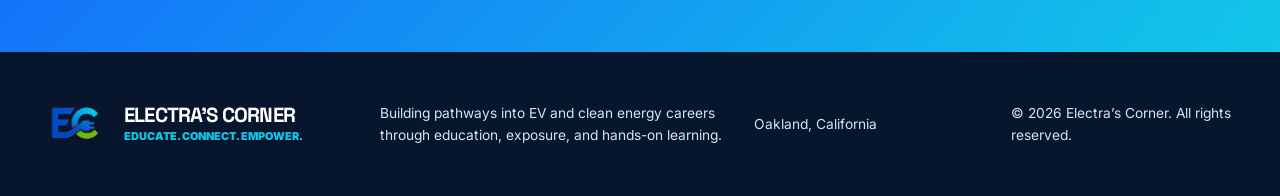
==== commit 6636a984: "Remove hero visual section from index.html Removed the hero visual section from the HTML." ====
--- a/index.html
+++ b/index.html
@@ -44,18 +44,6 @@
           <a class="btn ghost" href="#what">Learn More ↓</a>
         </div>
         <p class="micro">⚡ Infrastructure literacy. Workforce pathways. Community impact.</p>
-      </div>
-
-      <div class="hero-visual">
-        <div class="photo-card">
-          <div class="charger">
-            <img src="assets/ec-logo.png" alt="" />
-            <div class="plug"></div>
-          </div>
-          <div class="person-card">
-            <p>access.<br/>opportunity.<br/>impact.</p>
-          </div>
-        </div>
       </div>
     </section>
 
